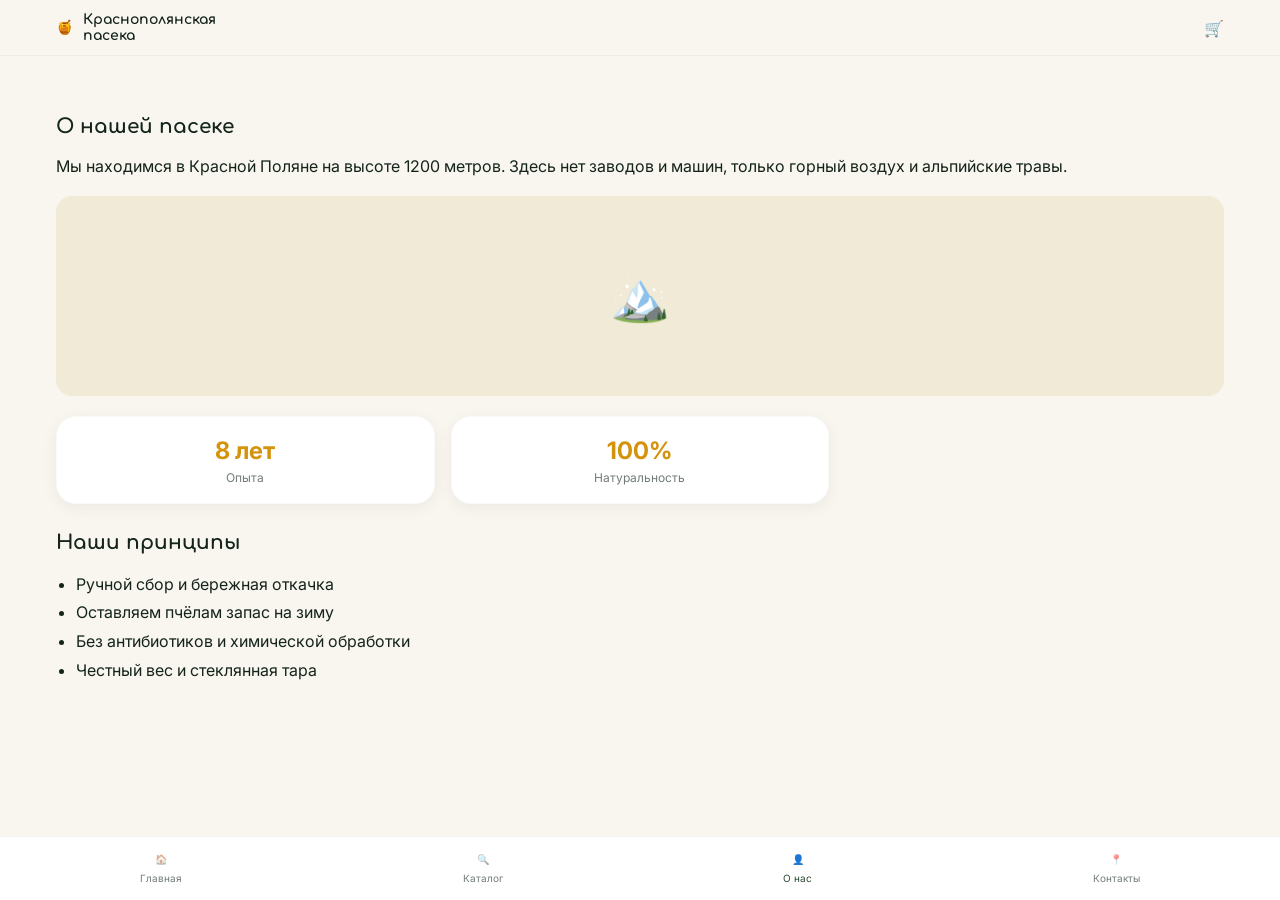
==== about.html @ b3fea141 "🚀 Initial commit: Krasnopolyanskaya paseka website" ====
<!DOCTYPE html>
<html lang="ru">
<head>
  <meta charset="UTF-8">
  <meta name="viewport" content="width=device-width, initial-scale=1.0">
  <title>О нас | Краснополянская пасека</title>
  <link href="https://fonts.googleapis.com/css2?family=Comfortaa:wght@400;700&family=Inter:wght@400;500;600&display=swap" rel="stylesheet">
  <link rel="stylesheet" href="css/variables.css">
  <link rel="stylesheet" href="css/reset.css">
  <link rel="stylesheet" href="css/layout.css">
  <link rel="stylesheet" href="css/components.css">
  <link rel="stylesheet" href="css/pages.css">
</head>
<body>
  <header class="site-header"><div class="container header-inner"><a href="index.html" class="logo">🍯 <span>Краснополянская<br>пасека</span></a><button onclick="toggleDrawer()" style="position:relative;">🛒 <span class="cart-badge">0</span></button></div></header>
  <main class="container" style="padding-top:calc(var(--header-height) + 32px);">
    <h1 class="section-title">О нашей пасеке</h1>
    <p style="margin-bottom:16px;line-height:1.6;">Мы находимся в Красной Поляне на высоте 1200 метров. Здесь нет заводов и машин, только горный воздух и альпийские травы.</p>
    <div style="background:var(--color-sand);border-radius:16px;height:200px;margin-bottom:20px;display:flex;align-items:center;justify-content:center;font-size:48px;">🏔️</div>
    <div class="product-grid" style="margin-bottom:20px;">
      <div class="card" style="text-align:center;"><div style="font-size:24px;font-weight:700;color:var(--color-honey);">8 лет</div><div style="font-size:12px;color:var(--text-muted);">Опыта</div></div>
      <div class="card" style="text-align:center;"><div style="font-size:24px;font-weight:700;color:var(--color-honey);">100%</div><div style="font-size:12px;color:var(--text-muted);">Натуральность</div></div>
    </div>
    <h2 class="section-title">Наши принципы</h2>
    <ul style="list-style:disc;padding-left:20px;line-height:1.8;margin-bottom:20px;">
      <li>Ручной сбор и бережная откачка</li>
      <li>Оставляем пчёлам запас на зиму</li>
      <li>Без антибиотиков и химической обработки</li>
      <li>Честный вес и стеклянная тара</li>
    </ul>
  </main>
  <nav class="bottom-nav">
    <a href="index.html" class="nav-link">🏠<span>Главная</span></a>
    <a href="catalog.html" class="nav-link">🔍<span>Каталог</span></a>
    <a href="about.html" class="nav-link active">👤<span>О нас</span></a>
    <a href="contacts.html" class="nav-link">📍<span>Контакты</span></a>
  </nav>
  <div class="drawer-overlay" id="cart-overlay" onclick="toggleDrawer()"></div>
  <aside class="drawer" id="cart-drawer"><div style="padding:16px;border-bottom:1px solid #eee;display:flex;justify-content:space-between;"><b>Корзина</b><button onclick="toggleDrawer()">✕</button></div><div id="cart-items" style="padding:16px;flex:1;overflow-y:auto;"></div><div style="padding:16px;border-top:1px solid #eee;background:#fff;"><a href="cart.html" class="btn btn-primary" style="width:100%;">Оформить заказ</a></div></aside>
  <div class="toast" id="toast"></div>
  <script src="js/app.js" type="module"></script>
</body>
</html>
---- css/variables.css ----
:root {
  --color-honey: #D4930A;
  --color-honey-light: #FFF9E6;
  --color-pine: #2C4A34;
  --color-pine-dark: #14241B;
  --color-cream: #F9F6F0;
  --color-sand: #F0EAD6;
  --text-muted: rgba(20, 36, 27, 0.6);
  
  --font-display: 'Comfortaa', system-ui, sans-serif;
  --font-body: 'Inter', system-ui, sans-serif;
  
  --radius-sm: 8px;
  --radius-md: 12px;
  --radius-lg: 20px;
  --radius-full: 999px;
  
  --shadow-soft: 0 4px 16px rgba(20, 36, 27, 0.06);
  
  --header-height: 56px;
  --nav-height: 64px;
}
---- css/layout.css ----
.container { width: 100%; max-width: 1200px; margin: 0 auto; padding: 0 16px; }

.site-header {
  position: fixed; top: 0; left: 0; width: 100%; height: var(--header-height);
  background: rgba(249, 246, 240, 0.95); backdrop-filter: blur(10px);
  border-bottom: 1px solid rgba(44, 74, 52, 0.05); z-index: 40;
  display: flex; align-items: center;
}
.header-inner { display: flex; justify-content: space-between; align-items: center; width: 100%; }
.logo { display: flex; align-items: center; gap: 10px; font-family: var(--font-display); font-weight: 700; font-size: 14px; line-height: 1.1; }

.bottom-nav {
  position: fixed; bottom: 0; left: 0; width: 100%; height: var(--nav-height);
  background: #fff; border-top: 1px solid rgba(0,0,0,0.05); z-index: 40;
  display: flex; justify-content: space-around; align-items: center;
  padding-bottom: env(safe-area-inset-bottom);
}
.nav-link { display: flex; flex-direction: column; align-items: center; gap: 4px; font-size: 10px; color: var(--text-muted); transition: .2s; }
.nav-link.active { color: var(--color-pine); }
.nav-link svg { width: 22px; height: 22px; }

main { padding-top: calc(var(--header-height) + 16px); }
---- css/components.css ----
.btn {
  display: inline-flex; align-items: center; justify-content: center; gap: 8px;
  padding: 12px 20px; border-radius: var(--radius-md); font-weight: 600; font-size: 14px;
  transition: .2s; cursor: pointer;
}
.btn:active { transform: scale(0.97); }
.btn-primary { background: var(--color-pine); color: #fff; }
.btn-outline { background: transparent; border: 1px solid var(--color-pine); color: var(--color-pine); }
.btn-sm { padding: 8px 14px; font-size: 12px; }

.card { background: #fff; border-radius: var(--radius-lg); padding: 16px; box-shadow: var(--shadow-soft); border: 1px solid rgba(0,0,0,0.02); }

.drawer-overlay {
  position: fixed; inset: 0; background: rgba(0,0,0,0.4); z-index: 50;
  opacity: 0; pointer-events: none; transition: .3s;
}
.drawer-overlay.open { opacity: 1; pointer-events: auto; }

.drawer {
  position: fixed; top: 0; right: 0; bottom: 0; width: 100%; max-width: 380px;
  background: var(--color-cream); z-index: 60; transform: translateX(100%);
  transition: .4s cubic-bezier(.16,1,.3,1); display: flex; flex-direction: column;
}
.drawer.open { transform: translateX(0); }

.toast {
  position: fixed; top: 80px; left: 50%; transform: translateX(-50%) translateY(-100px);
  background: var(--color-pine); color: #fff; padding: 10px 16px; border-radius: var(--radius-full);
  font-size: 13px; font-weight: 500; z-index: 70; transition: .4s; pointer-events: none;
}
.toast.show { transform: translateX(-50%) translateY(0); }

.cart-badge {
  position: absolute; top: -4px; right: -4px; width: 18px; height: 18px;
  background: var(--color-honey); color: #fff; border-radius: 50%;
  font-size: 10px; display: flex; align-items: center; justify-content: center;
  font-weight: bold; transform: scale(0); transition: .2s;
}
.cart-badge.active { transform: scale(1); }
---- css/pages.css ----
.hero { background: linear-gradient(135deg, #FFF9E6 0%, var(--color-cream) 100%); padding: 40px 0 30px; text-align: center; border-radius: 0 0 32px 32px; margin-bottom: 24px; }
.hero h1 { font-family: var(--font-display); font-size: 28px; margin: 12px 0 8px; }
.hero p { color: var(--text-muted); font-size: 14px; margin-bottom: 20px; }

.stories-row { display: flex; gap: 14px; overflow-x: auto; padding: 8px 0 16px; -webkit-overflow-scrolling: touch; }
.stories-row::-webkit-scrollbar { display: none; }
.story-item { min-width: 68px; text-align: center; }
.story-icon { width: 60px; height: 60px; background: var(--color-sand); border-radius: 50%; margin: 0 auto 6px; display: flex; align-items: center; justify-content: center; font-size: 26px; border: 2px solid var(--color-honey); }
.story-label { font-size: 11px; color: var(--text-muted); }

.section-title { font-family: var(--font-display); font-size: 20px; font-weight: 700; margin: 24px 0 12px; }

.product-grid { display: grid; grid-template-columns: repeat(2, 1fr); gap: 12px; }
.product-card { display: flex; flex-direction: column; height: 100%; }
.product-img { background: var(--color-sand); border-radius: 12px; aspect-ratio: 1/1; display: flex; align-items: center; justify-content: center; font-size: 48px; margin-bottom: 10px; }
.product-meta { display: flex; justify-content: space-between; align-items: center; margin-top: auto; }

.filters-bar { display: flex; gap: 8px; overflow-x: auto; padding: 4px 0 12px; }
.filter-btn { padding: 8px 14px; background: #fff; border: 1px solid #eee; border-radius: 20px; font-size: 12px; white-space: nowrap; transition: .2s; }
.filter-btn.active { background: var(--color-pine); color: #fff; border-color: var(--color-pine); }

.contact-form input, .contact-form textarea { width: 100%; padding: 12px; border: 1px solid #e0e0e0; border-radius: 10px; margin-bottom: 12px; background: #fff; }
.faq-item { background: #fff; border-radius: 12px; margin-bottom: 10px; overflow: hidden; }
.faq-q { padding: 16px; font-weight: 600; cursor: pointer; display: flex; justify-content: space-between; }
.faq-a { padding: 0 16px 16px; font-size: 14px; color: var(--text-muted); display: none; }
.faq-item.open .faq-a { display: block; }

@media (min-width: 768px) {
  .product-grid { grid-template-columns: repeat(3, 1fr); gap: 16px; }
  .hero { padding: 60px 0 40px; border-radius: 0 0 40px 40px; }
  .hero h1 { font-size: 36px; }
  .cart-layout { display: grid; grid-template-columns: 2fr 1fr; gap: 24px; }
}
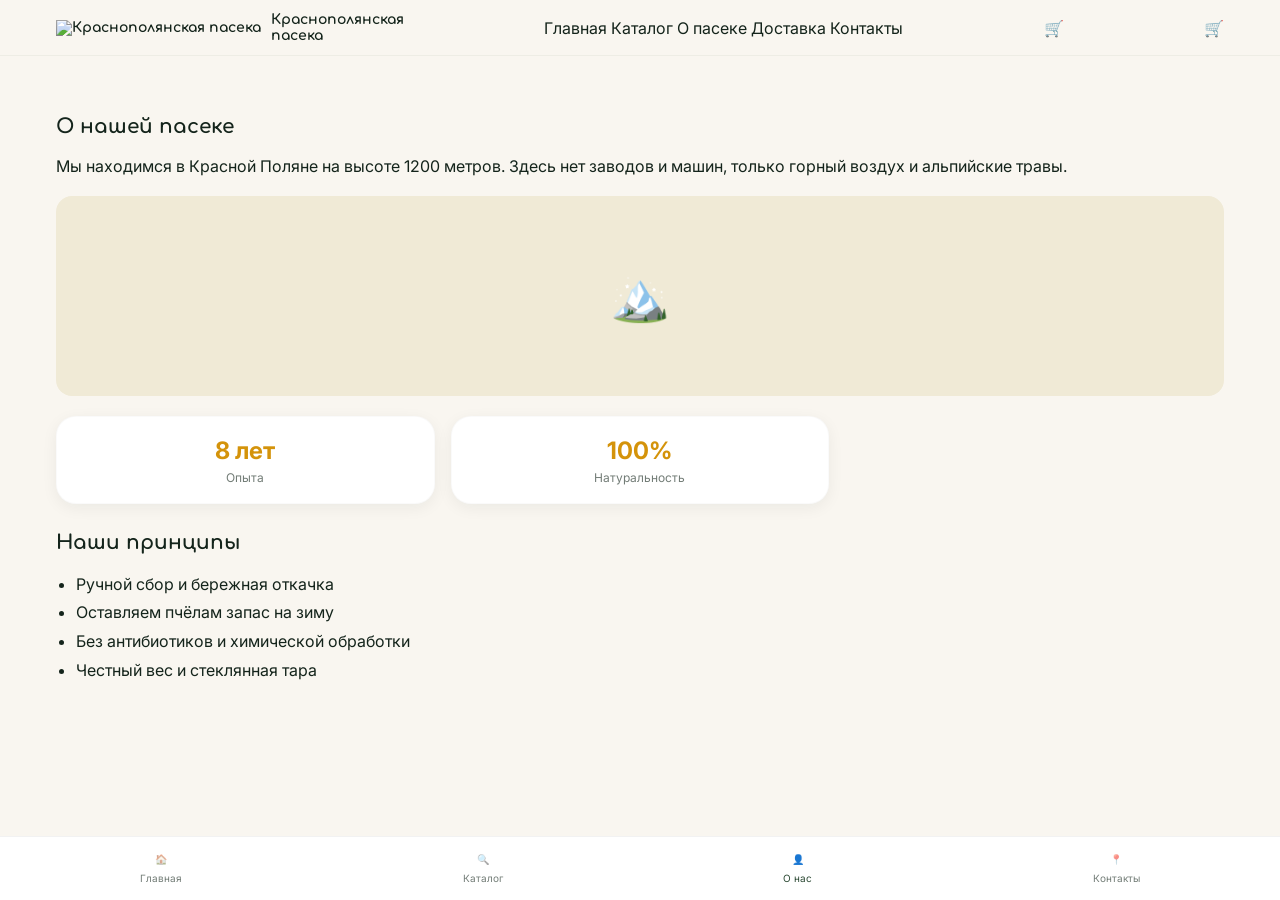
==== commit 998b286d: "Описание изменений" ====
--- a/about.html
+++ b/about.html
@@ -12,7 +12,36 @@
   <link rel="stylesheet" href="css/pages.css">
 </head>
 <body>
-  <header class="site-header"><div class="container header-inner"><a href="index.html" class="logo">🍯 <span>Краснополянская<br>пасека</span></a><button onclick="toggleDrawer()" style="position:relative;">🛒 <span class="cart-badge">0</span></button></div></header>
+  <header class="site-header">
+  <div class="container header-inner">
+    <!-- Логотип -->
+    <a href="index.html" class="logo">
+      <img src="img/logo/logo.svg" alt="Краснополянская пасека" class="logo-img">
+      <span class="logo-text">Краснополянская<br>пасека</span>
+    </a>
+    
+    <!-- Десктопное меню (только на ПК) -->
+    <nav class="desktop-nav desktop-only">
+      <a href="index.html">Главная</a>
+      <a href="catalog.html">Каталог</a>
+      <a href="about.html">О пасеке</a>
+      <a href="delivery.html">Доставка</a>
+      <a href="contacts.html">Контакты</a>
+    </nav>
+    
+    <!-- Корзина -->
+    <button onclick="toggleDrawer()" style="position:relative;" class="mobile-only">
+      🛒 <span class="cart-badge">0</span>
+    </button>
+    
+    <!-- Корзина + меню на ПК -->
+    <div class="desktop-only" style="display:flex;gap:16px;align-items:center;">
+      <button onclick="toggleDrawer()" style="position:relative;">
+        🛒 <span class="cart-badge">0</span>
+      </button>
+    </div>
+  </div>
+</header>
   <main class="container" style="padding-top:calc(var(--header-height) + 32px);">
     <h1 class="section-title">О нашей пасеке</h1>
     <p style="margin-bottom:16px;line-height:1.6;">Мы находимся в Красной Поляне на высоте 1200 метров. Здесь нет заводов и машин, только горный воздух и альпийские травы.</p>
